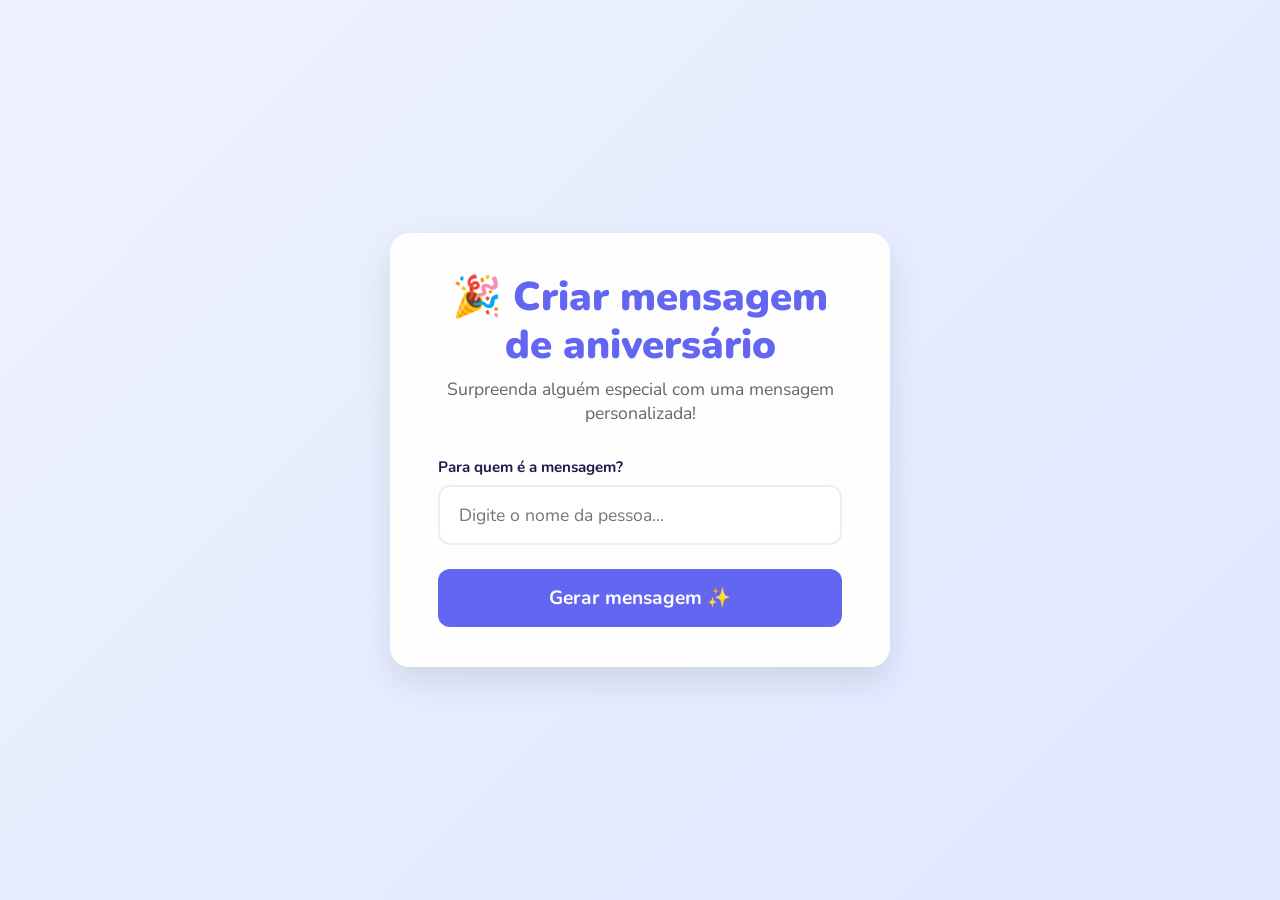
==== index.html @ b9a1eb22 "init happy birthday texts" ====
<!DOCTYPE html>
<html lang="pt-BR">
<head>
    <meta charset="UTF-8">
    <meta name="viewport" content="width=device-width, initial-scale=1.0">
    <title>Gerador de Mensagem de Aniversário</title>
    <!-- Fonte bonita e amigável para dar um tom de celebração -->
    <link href="https://fonts.googleapis.com/css2?family=Nunito:wght@400;700;900&display=swap" rel="stylesheet">
    <link rel="stylesheet" href="style.css">
</head>
<body class="home-body fade-in">
    <div class="card">
        <h1>🎉 Criar mensagem<br>de aniversário</h1>
        <p class="subtitle">Surpreenda alguém especial com uma mensagem personalizada!</p>
        
        <div class="input-group">
            <label for="nameInput">Para quem é a mensagem?</label>
            <input type="text" id="nameInput" placeholder="Digite o nome da pessoa..." autocomplete="off">
            <span id="errorMsg" class="error-msg">Por favor, informe um nome.</span>
        </div>

        <button id="generateBtn" class="btn primary-btn">
            Gerar mensagem ✨
        </button>
    </div>

    <!-- Referência ao arquivo JavaScript principal -->
    <script src="script.js"></script>
</body>
</html>
---- style.css ----
/* Variáveis globais de design para dar um ar moderno e festivo */
:root {
    --primary-col: #6366F1;   /* Indigo vibrante (Unissex) */
    --hover-col: #4F46E5;     /* Indigo mais escuro para hover */
    --secondary-col: #F59E0B; /* Âmbar/Laranja para o botão secundário */
    --text-dark: #1E1B4B;     /* Azul escuro quase preto para texto */
    --text-white: #FFFFFF;    /* Branco puro */
    --bg-gradient-home: linear-gradient(135deg, #EEF2FF 0%, #E0E7FF 100%);
    --bg-gradient-msg: linear-gradient(135deg, #FEF3C7 0%, #FDE68A 100%);
    --card-bg: rgba(255, 255, 255, 0.95);
    --shadow-main: 0px 15px 35px rgba(0,0,0,0.1);
    --radius: 20px;
    --font-main: 'Nunito', sans-serif;
}

/* Reset básico */
* {
    margin: 0;
    padding: 0;
    box-sizing: border-box;
}

body {
    font-family: var(--font-main);
    color: var(--text-dark);
    min-height: 100vh;
    display: flex;
    align-items: center;
    justify-content: center;
    overflow-x: hidden;
}

/* Planos de fundo baseados em cada página */
.home-body { background: var(--bg-gradient-home); }
.message-body { background: var(--bg-gradient-msg); overflow: hidden; /* Evita rolagem com as animações */ }

/* Container estilo Cartão */
.card {
    background: var(--card-bg);
    padding: 2.5rem 3rem;
    border-radius: var(--radius);
    box-shadow: var(--shadow-main);
    text-align: center;
    max-width: 500px;
    width: 90%;
    position: relative;
    z-index: 10;
}

/* Estilos de tipografia */
h1 {
    font-size: 2.5rem;
    font-weight: 900;
    color: var(--primary-col);
    line-height: 1.2;
    margin-bottom: 0.5rem;
}

.subtitle {
    font-size: 1.1rem;
    color: #666;
    margin-bottom: 2rem;
}

/* Grupo de Input em Tela Inicial */
.input-group {
    display: flex;
    flex-direction: column;
    align-items: flex-start;
    margin-bottom: 1.5rem;
    width: 100%;
}

.input-group label {
    font-weight: 700;
    margin-bottom: 0.5rem;
    font-size: 0.95rem;
}

input {
    width: 100%;
    padding: 1rem 1.2rem;
    font-size: 1.1rem;
    font-family: var(--font-main);
    border: 2px solid #EEE;
    border-radius: 12px;
    outline: none;
    transition: all 0.3s ease;
}

input:focus {
    border-color: var(--primary-col);
    box-shadow: 0 0 0 4px rgba(99, 102, 241, 0.2);
}

.error-msg {
    color: #E53935;
    font-size: 0.85rem;
    margin-top: 0.5rem;
    font-weight: 700;
    display: none; /* Escondido por padrão, e só exibe quando tem erro */
}
.error-msg.visible {
    display: block;
}

/* Botões */
.btn {
    width: 100%;
    padding: 1rem;
    font-size: 1.2rem;
    font-weight: 700;
    font-family: var(--font-main);
    border: none;
    border-radius: 12px;
    cursor: pointer;
    transition: transform 0.2s ease, background 0.3s ease;
    display: inline-block;
}

.primary-btn {
    background: var(--primary-col);
    color: var(--text-white);
}

.primary-btn:hover {
    background: var(--hover-col);
    transform: translateY(-2px);
}

.primary-btn:active {
    transform: translateY(1px);
}

.secondary-btn {
    background: transparent;
    color: var(--secondary-col);
    border: 2px solid var(--secondary-col);
    margin-top: 2rem;
}

.secondary-btn:hover {
    background: var(--secondary-col);
    color: var(--text-white);
    transform: translateY(-2px);
}

/* --- ESTILOS ESPECÍFICOS DA PÁGINA 2 --- */
.message-card {
    padding: 4rem 3rem;
    border: 4px solid var(--primary-col);
}

.wishes {
    font-size: 1.2rem;
    font-weight: 600;
    line-height: 1.5;
    color: #444;
}

/* Animações Keyframes para Entrada da Página */
.fade-in {
    animation: fadeIn 0.8s ease forwards;
}

.scale-in {
    animation: scaleIn 0.8s cubic-bezier(0.175, 0.885, 0.32, 1.275) forwards;
}

@keyframes fadeIn {
    from { opacity: 0; transform: translateY(20px); }
    to { opacity: 1; transform: translateY(0); }
}

@keyframes scaleIn {
    from { opacity: 0; transform: scale(0.8); }
    to { opacity: 1; transform: scale(1); }
}

/* Animação Erro (Tremida) */
.shake {
    animation: shakeAnim 0.4s cubic-bezier(.36,.07,.19,.97) both;
}

@keyframes shakeAnim {
    10%, 90% { transform: translate3d(-1px, 0, 0); }
    20%, 80% { transform: translate3d(2px, 0, 0); }
    30%, 50%, 70% { transform: translate3d(-4px, 0, 0); }
    40%, 60% { transform: translate3d(4px, 0, 0); }
}

/* Configuração do Canvas dos confetes */
#confettiCanvas {
    position: fixed;
    top: 0;
    left: 0;
    width: 100vw;
    height: 100vh;
    pointer-events: none; /* Permite clique no cartão atrás dele */
    z-index: 5;
}

/* Balões em CSS */
.balloons-container {
    position: fixed;
    bottom: -150px; /* Começa fora de tela, em baixo */
    width: 100%;
    z-index: 1;
    display: flex;
    justify-content: space-between;
    padding: 0 5%;
    pointer-events: none;
}

.balloon {
    width: 60px;
    height: 80px;
    border-radius: 50% 50% 50% 50% / 60% 60% 40% 40%;
    position: relative;
    opacity: 0.9;
    box-shadow: inset -5px -5px 15px rgba(0,0,0,0.1);
    animation: floatUp 8s infinite linear;
}

.balloon::after {
    content: '';
    position: absolute;
    bottom: -8px;
    left: 50%;
    transform: translateX(-50%);
    width: 0;
    height: 0;
    border-left: 6px solid transparent;
    border-right: 6px solid transparent;
}

/* Caudinha do balão (linha) */
.balloon::before {
    content: '';
    position: absolute;
    bottom: -50px;
    left: 50%;
    width: 1px;
    height: 50px;
    background: rgba(0,0,0,0.2);
}

/* Cores e atrasos diferentes para os balões para não subirem juntos */
.balloon-1 { background: #FF5252; left: 10%; animation-duration: 9s; }
.balloon-1::after { border-bottom: 10px solid #FF5252; }

.balloon-2 { background: #FFEB3B; left: 30%; animation-duration: 12s; animation-delay: 2s; }
.balloon-2::after { border-bottom: 10px solid #FFEB3B; }

.balloon-3 { background: #4CAF50; left: 50%; animation-duration: 8s; animation-delay: 1s; }
.balloon-3::after { border-bottom: 10px solid #4CAF50; }

.balloon-4 { background: #2196F3; left: 70%; animation-duration: 11s; animation-delay: 3s; }
.balloon-4::after { border-bottom: 10px solid #2196F3; }

.balloon-5 { background: #9C27B0; left: 90%; animation-duration: 10s; animation-delay: 0.5s; }
.balloon-5::after { border-bottom: 10px solid #9C27B0; }

@keyframes floatUp {
    0% { transform: translateY(0) rotate(0deg); }
    50% { transform: translateY(-60vh) rotate(5deg); }
    100% { transform: translateY(-120vh) rotate(-5deg); }
}

/* Responsividade básica para telas menores */
@media (max-width: 600px) {
    h1 { font-size: 2rem; }
    .card { padding: 2rem 1.5rem; }
    .balloon { width: 45px; height: 60px; }
}
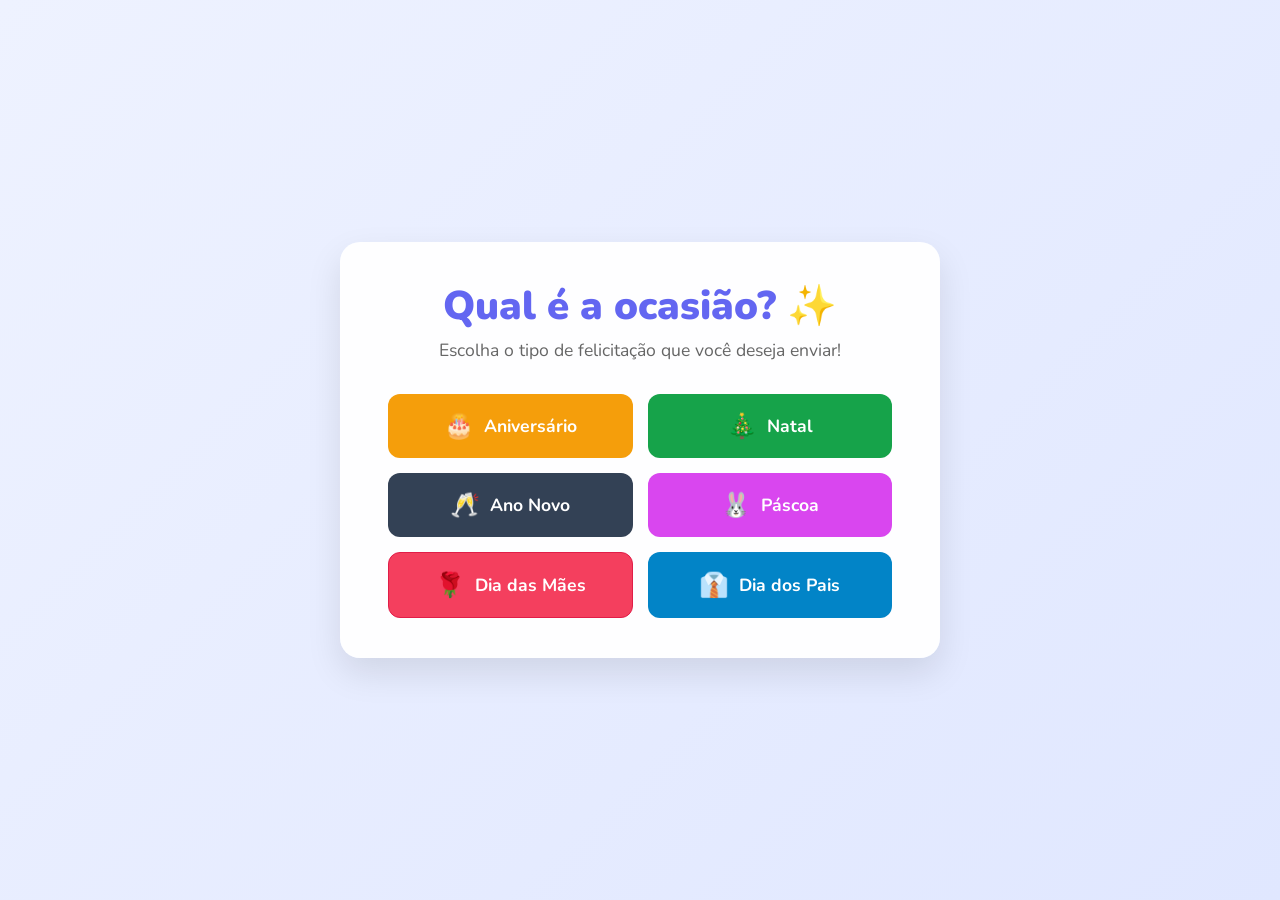
==== commit 5d038fca: "adicionar novas felicitacoes" ====
--- a/index.html
+++ b/index.html
@@ -3,28 +3,36 @@
 <head>
     <meta charset="UTF-8">
     <meta name="viewport" content="width=device-width, initial-scale=1.0">
-    <title>Gerador de Mensagem de Aniversário</title>
-    <!-- Fonte bonita e amigável para dar um tom de celebração -->
+    <title>Escolha a Celebração</title>
+    <!-- Fonte bonita e amigável -->
     <link href="https://fonts.googleapis.com/css2?family=Nunito:wght@400;700;900&display=swap" rel="stylesheet">
     <link rel="stylesheet" href="style.css">
 </head>
-<body class="home-body fade-in">
-    <div class="card">
-        <h1>🎉 Criar mensagem<br>de aniversário</h1>
-        <p class="subtitle">Surpreenda alguém especial com uma mensagem personalizada!</p>
+<body class="home-body fade-in index-page">
+    <div class="card index-card">
+        <h1>Qual é a ocasião? ✨</h1>
+        <p class="subtitle">Escolha o tipo de felicitação que você deseja enviar!</p>
         
-        <div class="input-group">
-            <label for="nameInput">Para quem é a mensagem?</label>
-            <input type="text" id="nameInput" placeholder="Digite o nome da pessoa..." autocomplete="off">
-            <span id="errorMsg" class="error-msg">Por favor, informe um nome.</span>
+        <div class="themes-grid">
+            <a href="name.html?theme=birthday" class="theme-btn theme-birthday">
+                <span class="emoji">🎂</span> Aniversário
+            </a>
+            <a href="name.html?theme=christmas" class="theme-btn theme-christmas">
+                <span class="emoji">🎄</span> Natal
+            </a>
+            <a href="name.html?theme=newyear" class="theme-btn theme-newyear">
+                <span class="emoji">🥂</span> Ano Novo
+            </a>
+            <a href="name.html?theme=easter" class="theme-btn theme-easter">
+                <span class="emoji">🐰</span> Páscoa
+            </a>
+            <a href="name.html?theme=mothersday" class="theme-btn theme-mothersday">
+                <span class="emoji">🌹</span> Dia das Mães
+            </a>
+            <a href="name.html?theme=fathersday" class="theme-btn theme-fathersday">
+                <span class="emoji">👔</span> Dia dos Pais
+            </a>
         </div>
-
-        <button id="generateBtn" class="btn primary-btn">
-            Gerar mensagem ✨
-        </button>
     </div>
-
-    <!-- Referência ao arquivo JavaScript principal -->
-    <script src="script.js"></script>
 </body>
 </html>
--- a/style.css
+++ b/style.css
@@ -136,7 +136,7 @@
     background: transparent;
     color: var(--secondary-col);
     border: 2px solid var(--secondary-col);
-    margin-top: 2rem;
+    margin-top: 1rem;
 }
 
 .secondary-btn:hover {
@@ -144,6 +144,18 @@
     color: var(--text-white);
     transform: translateY(-2px);
 }
+
+.whatsapp-btn {
+    background: #25D366;
+    color: var(--text-white);
+    margin-top: 2rem;
+}
+
+.whatsapp-btn:hover {
+    background: #128C7E;
+    transform: translateY(-2px);
+}
+
 
 /* --- ESTILOS ESPECÍFICOS DA PÁGINA 2 --- */
 .message-card {
@@ -272,4 +284,82 @@
     h1 { font-size: 2rem; }
     .card { padding: 2rem 1.5rem; }
     .balloon { width: 45px; height: 60px; }
-}
+    .themes-grid { grid-template-columns: 1fr; }
+}
+
+/* Temas Específicos */
+.birthday-theme { background: var(--bg-gradient-msg); }
+
+.christmas-theme { background: linear-gradient(135deg, #166534 0%, #15803d 100%); }
+.christmas-theme .message-card { border-color: #dc2626; }
+.christmas-theme h1 { color: #dc2626; }
+
+.newyear-theme { background: linear-gradient(135deg, #1e293b 0%, #0f172a 100%); }
+.newyear-theme .message-card { border-color: #eab308; }
+.newyear-theme h1 { color: #eab308; }
+.newyear-theme .wishes { color: #cbd5e1; }
+.newyear-theme .card { background: rgba(30, 41, 59, 0.95); }
+
+.easter-theme { background: linear-gradient(135deg, #fdf4ff 0%, #fce7f3 100%); }
+.easter-theme .message-card { border-color: #d946ef; }
+.easter-theme h1 { color: #d946ef; }
+
+.mothersday-theme { background: linear-gradient(135deg, #fff1f2 0%, #ffe4e6 100%); }
+.mothersday-theme .message-card { border-color: #fb7185; }
+.mothersday-theme h1 { color: #e11d48; }
+
+.fathersday-theme { background: linear-gradient(135deg, #e0f2fe 0%, #bae6fd 100%); }
+.fathersday-theme .message-card { border-color: #0284c7; }
+.fathersday-theme h1 { color: #0369a1; }
+
+/* Index Grid */
+.index-page .index-card {
+    max-width: 600px;
+}
+.themes-grid {
+    display: grid;
+    grid-template-columns: 1fr 1fr;
+    gap: 15px;
+    margin-top: 1.5rem;
+}
+.theme-btn {
+    display: flex;
+    align-items: center;
+    justify-content: center;
+    gap: 10px;
+    padding: 1rem;
+    font-size: 1.1rem;
+    font-weight: 700;
+    text-decoration: none;
+    border-radius: 12px;
+    color: var(--text-white);
+    transition: transform 0.2s ease, filter 0.2s ease;
+}
+.theme-btn:hover {
+    transform: translateY(-3px);
+    filter: brightness(1.1);
+}
+.theme-birthday { background: #F59E0B; }
+.theme-christmas { background: #16a34a; }
+.theme-newyear { background: #334155; }
+.theme-easter { background: #d946ef; }
+.theme-mothersday { background: #f43f5e; border: 1px solid #e11d48; }
+.theme-fathersday { background: #0284c7; }
+.emoji { font-size: 1.5rem; }
+
+/* Menos padding em mobile para o grid caber bem */
+@media (max-width: 400px) {
+    .themes-grid { gap: 10px; }
+    .theme-btn { padding: 0.8rem; font-size: 1rem; }
+}
+
+/* Canvas auxiliares */
+#snowCanvas, #fireworksCanvas {
+    position: fixed;
+    top: 0;
+    left: 0;
+    width: 100vw;
+    height: 100vh;
+    pointer-events: none;
+    z-index: 5;
+}
